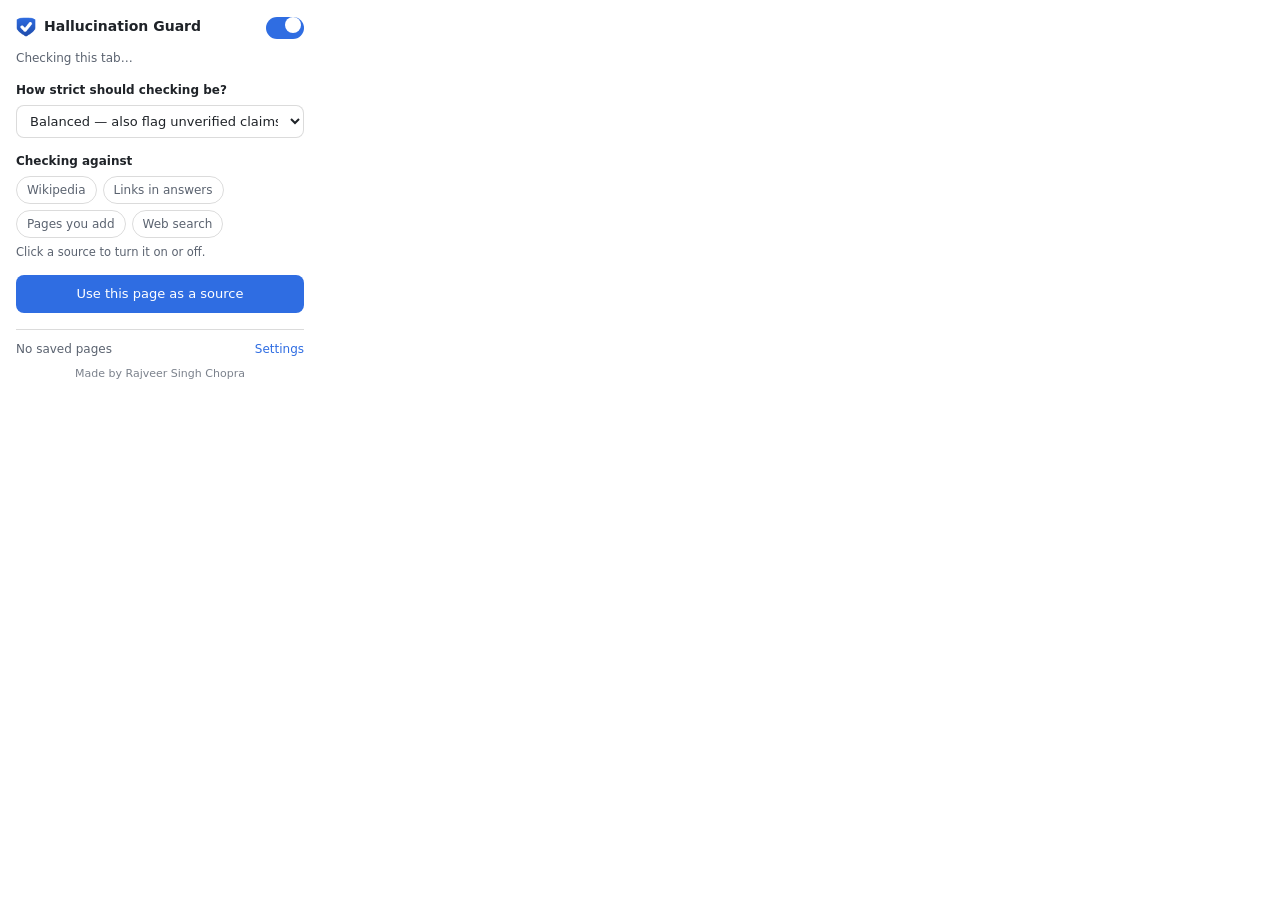
==== extension/popup/popup.html @ 43dd0ae5 "Initial commit: Hallucination Guard extension" ====
<!doctype html>
<html lang="en">
  <head>
    <meta charset="utf-8" />
    <title>Hallucination Guard</title>
    <link rel="stylesheet" href="popup.css" />
  </head>
  <body>
    <header class="head">
      <div class="brand">
        <img src="../icons/icon32.png" alt="" width="20" height="20" />
        <h1>Hallucination Guard</h1>
      </div>
      <label class="switch" title="Turn checking on or off">
        <input type="checkbox" id="enabled" checked />
        <span class="track"><span class="knob"></span></span>
      </label>
    </header>

    <p class="status" id="siteStatus">Checking this tab…</p>

    <section class="block">
      <label class="label" for="strictness">How strict should checking be?</label>
      <select id="strictness" class="select">
        <option value="moderate">Relaxed — only flag clear conflicts</option>
        <option value="strict" selected>Balanced — also flag unverified claims</option>
        <option value="zero_tolerance">Strict — treat anything unverified as unreliable</option>
      </select>
    </section>

    <section class="block">
      <span class="label">Checking against</span>
      <div class="chips">
        <button type="button" class="chip" id="srcWikipedia" data-source="wikipedia">Wikipedia</button>
        <button type="button" class="chip" id="srcLinks" data-source="links">Links in answers</button>
        <button type="button" class="chip" id="srcPages" data-source="pages">Pages you add</button>
        <button type="button" class="chip" id="srcWebSearch" data-source="webSearch">Web search</button>
      </div>
      <p class="hint" id="sourceHint">Click a source to turn it on or off.</p>
    </section>

    <section class="block">
      <button type="button" id="addPage" class="btn">Use this page as a source</button>
      <p class="hint" id="addStatus" role="status"></p>
    </section>

    <footer class="foot">
      <span id="pageCount">No saved pages</span>
      <a href="#" id="openOptions">Settings</a>
    </footer>

    <p class="credit">Made by Rajveer Singh Chopra</p>

    <script src="popup.js"></script>
  </body>
</html>
---- extension/popup/popup.css ----
:root {
  --bg: #ffffff;
  --fg: #1f2328;
  --muted: #5b6370;
  --border: rgba(0, 0, 0, 0.14);
  --accent: #2f6de2;
  --ok: #17734a;
  --bad: #b42318;
  --chip-on: rgba(47, 109, 226, 0.12);
}

@media (prefers-color-scheme: dark) {
  :root {
    --bg: #1c1e22;
    --fg: #e8eaed;
    --muted: #a7adb8;
    --border: rgba(255, 255, 255, 0.16);
    --accent: #7aa7ff;
    --ok: #5bd6a0;
    --bad: #ff8b80;
    --chip-on: rgba(122, 167, 255, 0.18);
  }
}

* { box-sizing: border-box; }

body {
  width: 320px;
  margin: 0;
  padding: 14px 16px 10px;
  background: var(--bg);
  color: var(--fg);
  font: 13px/1.5 system-ui, -apple-system, "Segoe UI", sans-serif;
}

.head {
  display: flex;
  align-items: center;
  justify-content: space-between;
  gap: 10px;
}

.brand { display: flex; align-items: center; gap: 8px; }
.brand h1 { margin: 0; font-size: 14px; font-weight: 600; }

.switch { position: relative; display: inline-block; flex: none; }
.switch input { position: absolute; opacity: 0; width: 100%; height: 100%; margin: 0; cursor: pointer; }
.track {
  display: block;
  width: 38px;
  height: 22px;
  border-radius: 999px;
  background: var(--border);
  transition: background 0.15s ease;
}
.knob {
  display: block;
  width: 16px;
  height: 16px;
  margin: 3px;
  border-radius: 50%;
  background: #fff;
  transition: transform 0.15s ease;
}
.switch input:checked + .track { background: var(--accent); }
.switch input:checked + .track .knob { transform: translateX(16px); }
.switch input:focus-visible + .track { outline: 2px solid var(--accent); outline-offset: 2px; }

.status {
  margin: 10px 0 0;
  color: var(--muted);
  font-size: 12px;
}

.block { margin-top: 14px; }

.label {
  display: block;
  margin-bottom: 6px;
  font-size: 12px;
  font-weight: 600;
}

.select {
  width: 100%;
  padding: 7px 9px;
  border: 1px solid var(--border);
  border-radius: 8px;
  background: var(--bg);
  color: var(--fg);
  font: inherit;
}

.chips { display: flex; flex-wrap: wrap; gap: 6px; }

.chip {
  padding: 4px 10px;
  border: 1px solid var(--border);
  border-radius: 999px;
  background: transparent;
  color: var(--muted);
  font: inherit;
  font-size: 12px;
  cursor: pointer;
}

.chip[aria-pressed="true"] {
  border-color: var(--accent);
  background: var(--chip-on);
  color: var(--fg);
}

.chip:disabled { opacity: 0.55; cursor: not-allowed; }

.hint { margin: 6px 0 0; color: var(--muted); font-size: 11.5px; }
.hint.ok { color: var(--ok); }
.hint.bad { color: var(--bad); }

.btn {
  width: 100%;
  padding: 8px 10px;
  border: 1px solid transparent;
  border-radius: 8px;
  background: var(--accent);
  color: #fff;
  font: inherit;
  font-weight: 500;
  cursor: pointer;
}

.btn:hover { filter: brightness(1.05); }
.btn:disabled { opacity: 0.6; cursor: default; }

.foot {
  display: flex;
  align-items: center;
  justify-content: space-between;
  margin-top: 16px;
  padding-top: 10px;
  border-top: 1px solid var(--border);
  color: var(--muted);
  font-size: 12px;
}

.foot a { color: var(--accent); text-decoration: none; }
.foot a:hover { text-decoration: underline; }

.credit {
  margin: 8px 0 0;
  text-align: center;
  font-size: 11px;
  color: var(--muted);
  opacity: 0.8;
}
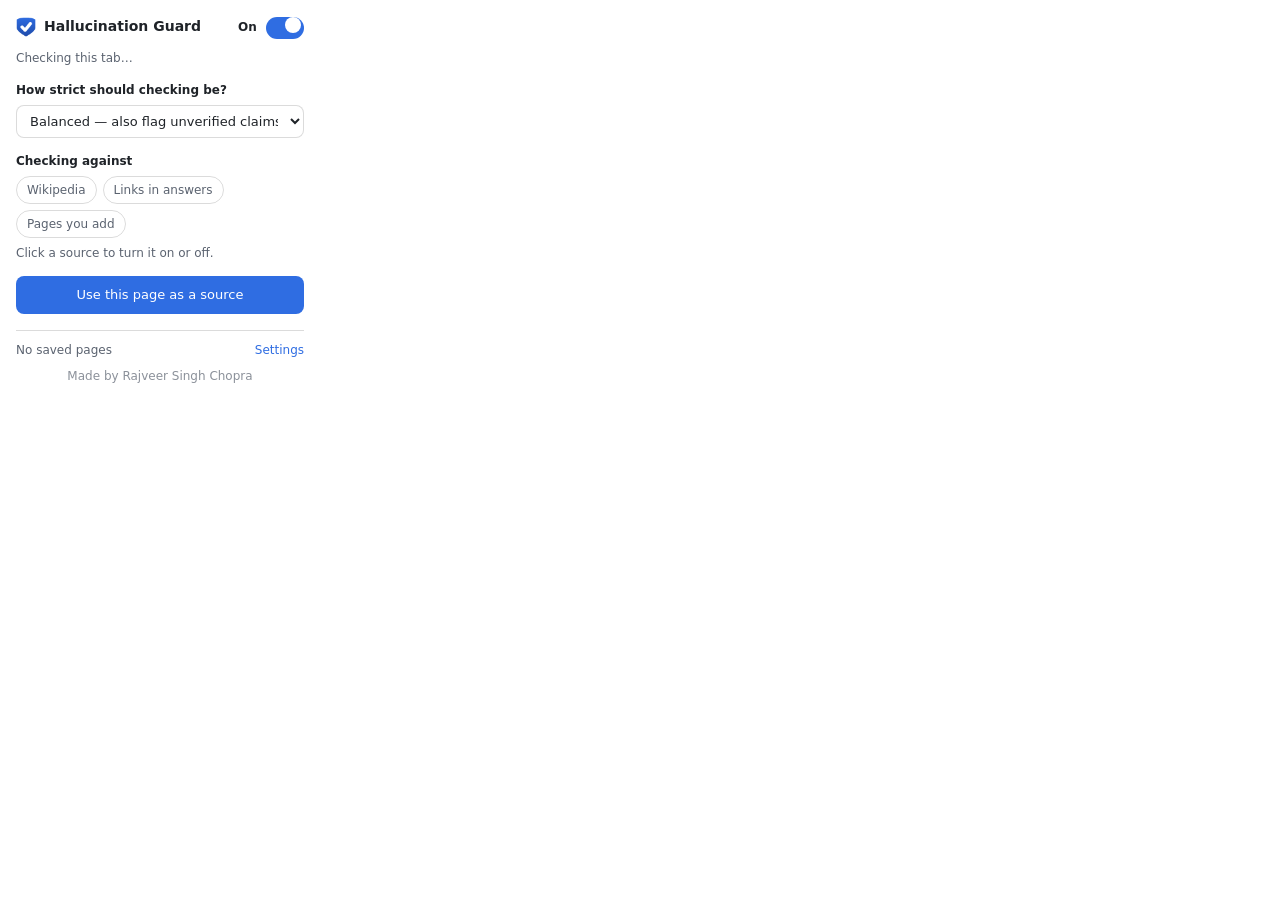
==== commit e7a52404: "changed the ui" ====
--- a/extension/popup/popup.html
+++ b/extension/popup/popup.html
@@ -11,14 +11,19 @@
         <img src="../icons/icon32.png" alt="" width="20" height="20" />
         <h1>Hallucination Guard</h1>
       </div>
-      <label class="switch" title="Turn checking on or off">
-        <input type="checkbox" id="enabled" checked />
-        <span class="track"><span class="knob"></span></span>
-      </label>
+      <div style="display:flex;align-items:center;gap:6px;">
+        <span class="toggle-label" id="toggleLabel" aria-hidden="true">On</span>
+        <label class="switch">
+          <input type="checkbox" id="enabled" checked aria-label="Hallucination Guard checking on or off" />
+          <span class="track"><span class="knob"></span></span>
+        </label>
+      </div>
     </header>
 
     <p class="status" id="siteStatus">Checking this tab…</p>
+    <p class="paused-banner" id="pausedBanner">Checking is paused.</p>
 
+    <div class="controls-wrap" id="controlsWrap">
     <section class="block">
       <label class="label" for="strictness">How strict should checking be?</label>
       <select id="strictness" class="select">
@@ -34,7 +39,7 @@
         <button type="button" class="chip" id="srcWikipedia" data-source="wikipedia">Wikipedia</button>
         <button type="button" class="chip" id="srcLinks" data-source="links">Links in answers</button>
         <button type="button" class="chip" id="srcPages" data-source="pages">Pages you add</button>
-        <button type="button" class="chip" id="srcWebSearch" data-source="webSearch">Web search</button>
+        <button type="button" class="chip" id="srcWebSearch" data-source="webSearch" hidden>Web search</button>
       </div>
       <p class="hint" id="sourceHint">Click a source to turn it on or off.</p>
     </section>
@@ -43,13 +48,14 @@
       <button type="button" id="addPage" class="btn">Use this page as a source</button>
       <p class="hint" id="addStatus" role="status"></p>
     </section>
+    </div>
 
     <footer class="foot">
-      <span id="pageCount">No saved pages</span>
+      <span id="pageCount" title="Pages are cleared when Chrome closes">No saved pages</span>
       <a href="#" id="openOptions">Settings</a>
     </footer>
 
-    <p class="credit">Made by Rajveer Singh Chopra</p>
+    <p class="credit" aria-hidden="true">Made by Rajveer Singh Chopra</p>
 
     <script src="popup.js"></script>
   </body>
--- a/extension/popup/popup.css
+++ b/extension/popup/popup.css
@@ -4,6 +4,7 @@
   --muted: #5b6370;
   --border: rgba(0, 0, 0, 0.14);
   --accent: #2f6de2;
+  --btn-bg: #2f6de2;
   --ok: #17734a;
   --bad: #b42318;
   --chip-on: rgba(47, 109, 226, 0.12);
@@ -16,6 +17,7 @@
     --muted: #a7adb8;
     --border: rgba(255, 255, 255, 0.16);
     --accent: #7aa7ff;
+    --btn-bg: #3a6ad4;
     --ok: #5bd6a0;
     --bad: #ff8b80;
     --chip-on: rgba(122, 167, 255, 0.18);
@@ -66,6 +68,25 @@
 .switch input:checked + .track .knob { transform: translateX(16px); }
 .switch input:focus-visible + .track { outline: 2px solid var(--accent); outline-offset: 2px; }
 
+.toggle-label {
+  font-size: 12px;
+  font-weight: 600;
+  color: var(--fg);
+  min-width: 22px;
+}
+
+.controls-wrap { transition: opacity 0.15s ease; }
+.controls-wrap.paused { opacity: 0.45; pointer-events: none; }
+
+.paused-banner {
+  display: none;
+  margin: 8px 0 0;
+  font-size: 12px;
+  font-weight: 500;
+  color: var(--bad);
+}
+.paused-banner.visible { display: block; }
+
 .status {
   margin: 10px 0 0;
   color: var(--muted);
@@ -108,11 +129,16 @@
   border-color: var(--accent);
   background: var(--chip-on);
   color: var(--fg);
+  font-weight: 600;
+}
+
+.chip[aria-pressed="true"]::before {
+  content: "✓ ";
 }
 
 .chip:disabled { opacity: 0.55; cursor: not-allowed; }
 
-.hint { margin: 6px 0 0; color: var(--muted); font-size: 11.5px; }
+.hint { margin: 6px 0 0; color: var(--muted); font-size: 12px; }
 .hint.ok { color: var(--ok); }
 .hint.bad { color: var(--bad); }
 
@@ -121,14 +147,14 @@
   padding: 8px 10px;
   border: 1px solid transparent;
   border-radius: 8px;
-  background: var(--accent);
+  background: var(--btn-bg);
   color: #fff;
   font: inherit;
   font-weight: 500;
   cursor: pointer;
 }
 
-.btn:hover { filter: brightness(1.05); }
+.btn:hover { filter: brightness(0.88); }
 .btn:disabled { opacity: 0.6; cursor: default; }
 
 .foot {
@@ -144,11 +170,14 @@
 
 .foot a { color: var(--accent); text-decoration: none; }
 .foot a:hover { text-decoration: underline; }
+.foot a:focus-visible { outline: 2px solid var(--accent); outline-offset: 2px; border-radius: 2px; }
 
 .credit {
   margin: 8px 0 0;
   text-align: center;
-  font-size: 11px;
+  font-size: 12px;
   color: var(--muted);
-  opacity: 0.8;
+  opacity: 0.7;
 }
+
+.status.ok { color: var(--ok); }
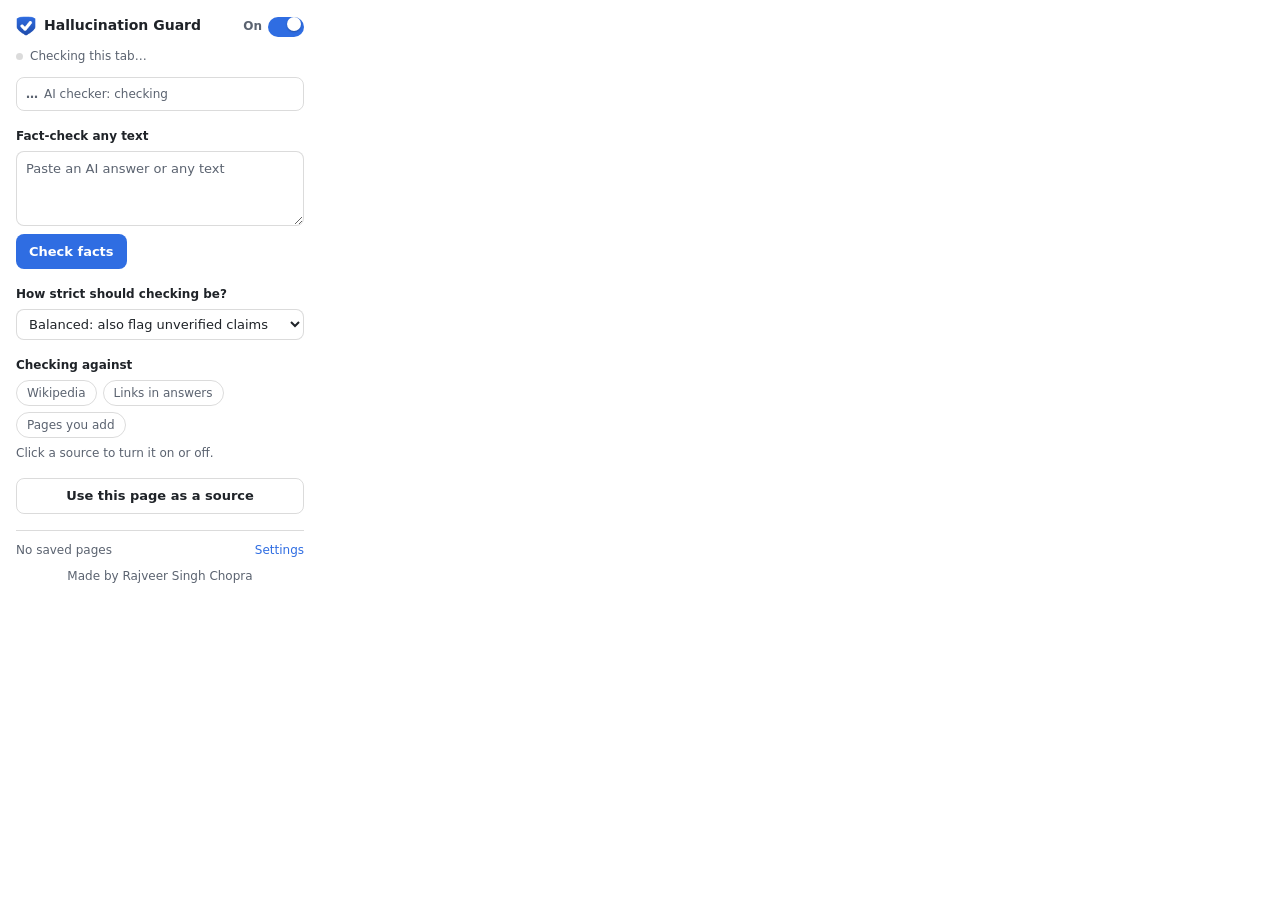
==== commit 4837065b: "Check answers against the conversation, learn from feedback, use on-device AI - Hallucination percen" ====
--- a/extension/popup/popup.html
+++ b/extension/popup/popup.html
@@ -4,6 +4,7 @@
     <meta charset="utf-8" />
     <title>Hallucination Guard</title>
     <link rel="stylesheet" href="popup.css" />
+    <link rel="stylesheet" href="../ui/report-view.css" />
   </head>
   <body>
     <header class="head">
@@ -11,43 +12,57 @@
         <img src="../icons/icon32.png" alt="" width="20" height="20" />
         <h1>Hallucination Guard</h1>
       </div>
-      <div style="display:flex;align-items:center;gap:6px;">
+      <div class="toggle">
         <span class="toggle-label" id="toggleLabel" aria-hidden="true">On</span>
         <label class="switch">
-          <input type="checkbox" id="enabled" checked aria-label="Hallucination Guard checking on or off" />
+          <input type="checkbox" id="enabled" checked aria-label="Check answers automatically" />
           <span class="track"><span class="knob"></span></span>
         </label>
       </div>
     </header>
 
     <p class="status" id="siteStatus">Checking this tab…</p>
-    <p class="paused-banner" id="pausedBanner">Checking is paused.</p>
+    <div class="ai-row" role="status" aria-live="polite">
+      <span id="aiStatus" class="ai-status"><span class="ai-mark">…</span> AI checker: checking</span>
+      <button type="button" id="aiSetup" class="btn-secondary" hidden>Set up</button>
+    </div>
+    <p class="paused-banner" id="pausedBanner">Automatic checking is paused. You can still fact-check text below.</p>
+
+    <section class="fact-check block" aria-labelledby="factCheckLabel">
+      <label class="label" id="factCheckLabel" for="pasteText">Fact-check any text</label>
+      <textarea id="pasteText" rows="3" placeholder="Paste an AI answer or any text"></textarea>
+      <div class="row-actions">
+        <button type="button" class="btn" id="pasteCheck">Check facts</button>
+        <button type="button" class="btn-secondary" id="fullReport" hidden>Full report</button>
+      </div>
+      <div id="pasteResult" class="paste-result" aria-live="polite"></div>
+    </section>
 
     <div class="controls-wrap" id="controlsWrap">
-    <section class="block">
-      <label class="label" for="strictness">How strict should checking be?</label>
-      <select id="strictness" class="select">
-        <option value="moderate">Relaxed — only flag clear conflicts</option>
-        <option value="strict" selected>Balanced — also flag unverified claims</option>
-        <option value="zero_tolerance">Strict — treat anything unverified as unreliable</option>
-      </select>
-    </section>
+      <section class="block">
+        <label class="label" for="strictness">How strict should checking be?</label>
+        <select id="strictness" class="select">
+          <option value="moderate">Relaxed: only flag clear conflicts</option>
+          <option value="strict" selected>Balanced: also flag unverified claims</option>
+          <option value="zero_tolerance">Strict: treat anything unverified as unreliable</option>
+        </select>
+      </section>
 
-    <section class="block">
-      <span class="label">Checking against</span>
-      <div class="chips">
-        <button type="button" class="chip" id="srcWikipedia" data-source="wikipedia">Wikipedia</button>
-        <button type="button" class="chip" id="srcLinks" data-source="links">Links in answers</button>
-        <button type="button" class="chip" id="srcPages" data-source="pages">Pages you add</button>
-        <button type="button" class="chip" id="srcWebSearch" data-source="webSearch" hidden>Web search</button>
-      </div>
-      <p class="hint" id="sourceHint">Click a source to turn it on or off.</p>
-    </section>
+      <section class="block">
+        <span class="label" id="sourcesLabel">Checking against</span>
+        <div class="chips" role="group" aria-labelledby="sourcesLabel">
+          <button type="button" class="chip" id="srcWikipedia" data-source="wikipedia">Wikipedia</button>
+          <button type="button" class="chip" id="srcLinks" data-source="links">Links in answers</button>
+          <button type="button" class="chip" id="srcPages" data-source="pages">Pages you add</button>
+          <button type="button" class="chip" id="srcWebSearch" data-source="webSearch" hidden>Web search</button>
+        </div>
+        <p class="hint" id="sourceHint">Click a source to turn it on or off.</p>
+      </section>
 
-    <section class="block">
-      <button type="button" id="addPage" class="btn">Use this page as a source</button>
-      <p class="hint" id="addStatus" role="status"></p>
-    </section>
+      <section class="block">
+        <button type="button" id="addPage" class="btn-secondary wide">Use this page as a source</button>
+        <p class="hint" id="addStatus" role="status"></p>
+      </section>
     </div>
 
     <footer class="foot">
@@ -55,8 +70,12 @@
       <a href="#" id="openOptions">Settings</a>
     </footer>
 
-    <p class="credit" aria-hidden="true">Made by Rajveer Singh Chopra</p>
+    <p class="credit">Made by Rajveer Singh Chopra</p>
 
+    <script src="../ui/icons.js"></script>
+    <script src="../ui/ai-status.js"></script>
+    <script src="../ui/report-view.js"></script>
+    <script src="../engine/ai-judge.js"></script>
     <script src="popup.js"></script>
   </body>
 </html>
--- a/extension/popup/popup.css
+++ b/extension/popup/popup.css
@@ -1,13 +1,17 @@
 :root {
+  color-scheme: light dark;
   --bg: #ffffff;
   --fg: #1f2328;
   --muted: #5b6370;
   --border: rgba(0, 0, 0, 0.14);
+  --hover: rgba(0, 0, 0, 0.05);
+  --field: #ffffff;
   --accent: #2f6de2;
   --btn-bg: #2f6de2;
   --ok: #17734a;
   --bad: #b42318;
-  --chip-on: rgba(47, 109, 226, 0.12);
+  --chip-on: rgba(47, 109, 226, 0.1);
+  --select: rgba(47, 109, 226, 0.22);
 }
 
 @media (prefers-color-scheme: dark) {
@@ -16,24 +20,38 @@
     --fg: #e8eaed;
     --muted: #a7adb8;
     --border: rgba(255, 255, 255, 0.16);
+    --hover: rgba(255, 255, 255, 0.07);
+    --field: #16181b;
     --accent: #7aa7ff;
-    --btn-bg: #3a6ad4;
+    --btn-bg: #3a6ad4; /* white text needs a darker fill than the accent */
     --ok: #5bd6a0;
     --bad: #ff8b80;
-    --chip-on: rgba(122, 167, 255, 0.18);
+    --chip-on: rgba(122, 167, 255, 0.16);
+    --select: rgba(122, 167, 255, 0.3);
   }
 }
 
 * { box-sizing: border-box; }
+
+[hidden] { display: none !important; }
+
+html { scrollbar-color: var(--border) transparent; }
 
 body {
   width: 320px;
   margin: 0;
-  padding: 14px 16px 10px;
+  padding: 14px 16px 12px;
+  overflow-x: hidden;
   background: var(--bg);
   color: var(--fg);
   font: 13px/1.5 system-ui, -apple-system, "Segoe UI", sans-serif;
-}
+  accent-color: var(--accent);
+  caret-color: var(--accent);
+}
+
+::selection { background: var(--select); }
+
+/* ---- header ---- */
 
 .head {
   display: flex;
@@ -42,58 +60,93 @@
   gap: 10px;
 }
 
-.brand { display: flex; align-items: center; gap: 8px; }
-.brand h1 { margin: 0; font-size: 14px; font-weight: 600; }
+.brand { display: flex; align-items: center; gap: 8px; min-width: 0; }
+.brand h1 { margin: 0; font-size: 14px; font-weight: 650; white-space: nowrap; }
+
+.toggle { display: flex; align-items: center; gap: 6px; }
+
+.toggle-label {
+  min-width: 22px;
+  color: var(--muted);
+  font-size: 12px;
+  font-weight: 600;
+  text-align: right;
+}
 
 .switch { position: relative; display: inline-block; flex: none; }
-.switch input { position: absolute; opacity: 0; width: 100%; height: 100%; margin: 0; cursor: pointer; }
+.switch input { position: absolute; inset: 0; width: 100%; height: 100%; margin: 0; opacity: 0; cursor: pointer; }
+
 .track {
   display: block;
-  width: 38px;
-  height: 22px;
+  width: 36px;
+  height: 20px;
   border-radius: 999px;
   background: var(--border);
-  transition: background 0.15s ease;
-}
+}
+
 .knob {
   display: block;
-  width: 16px;
-  height: 16px;
+  width: 14px;
+  height: 14px;
   margin: 3px;
   border-radius: 50%;
-  background: #fff;
-  transition: transform 0.15s ease;
-}
-.switch input:checked + .track { background: var(--accent); }
+  background: #ffffff;
+  box-shadow: 0 1px 2px rgba(0, 0, 0, 0.25);
+}
+
+.switch input:checked + .track { background: var(--btn-bg); }
 .switch input:checked + .track .knob { transform: translateX(16px); }
 .switch input:focus-visible + .track { outline: 2px solid var(--accent); outline-offset: 2px; }
 
-.toggle-label {
-  font-size: 12px;
-  font-weight: 600;
-  color: var(--fg);
-  min-width: 22px;
-}
-
-.controls-wrap { transition: opacity 0.15s ease; }
-.controls-wrap.paused { opacity: 0.45; pointer-events: none; }
+/* ---- status ---- */
+
+.status {
+  display: flex;
+  align-items: center;
+  gap: 7px;
+  margin: 10px 0 0;
+  color: var(--muted);
+  font-size: 12px;
+}
+
+.status::before {
+  content: "";
+  flex: none;
+  width: 7px;
+  height: 7px;
+  border-radius: 50%;
+  background: var(--border);
+}
+
+.status.ok { color: var(--fg); }
+.status.ok::before { background: var(--ok); }
+
+.ai-row { display: flex; align-items: center; justify-content: space-between; gap: 8px; margin-top: 12px; padding: 7px 9px; border: 1px solid var(--border); border-radius: 8px; }
+.ai-status { display: flex; align-items: center; gap: 6px; min-width: 0; color: var(--muted); font-size: 12px; }
+.ai-status.ok { color: var(--ok); }
+.ai-status.warn { color: var(--bad); }
+.ai-status.mute { color: var(--muted); }
+.ai-mark { font-weight: 750; }
+.ai-row .btn-secondary { padding: 3px 8px; font-size: 11px; }
 
 .paused-banner {
   display: none;
   margin: 8px 0 0;
-  font-size: 12px;
-  font-weight: 500;
-  color: var(--bad);
-}
+  padding: 7px 10px;
+  border: 1px solid var(--border);
+  border-radius: 8px;
+  color: var(--fg);
+  font-size: 12px;
+}
+
 .paused-banner.visible { display: block; }
 
-.status {
-  margin: 10px 0 0;
-  color: var(--muted);
-  font-size: 12px;
-}
-
-.block { margin-top: 14px; }
+.controls-wrap { transition: opacity 0.15s ease; }
+.controls-wrap.paused { opacity: 0.45; pointer-events: none; }
+
+/* ---- sections and fields ---- */
+
+.block { margin-top: 16px; }
 
 .label {
   display: block;
@@ -102,20 +155,54 @@
   font-weight: 600;
 }
 
-.select {
+.select,
+.fact-check textarea {
+  display: block;
   width: 100%;
-  padding: 7px 9px;
   border: 1px solid var(--border);
   border-radius: 8px;
-  background: var(--bg);
+  background: var(--field);
   color: var(--fg);
   font: inherit;
 }
 
+.select { padding: 6px 8px; }
+
+.fact-check textarea {
+  min-height: 64px;
+  padding: 7px 9px;
+  resize: vertical;
+}
+
+.fact-check textarea::placeholder { color: var(--muted); }
+
+.select:focus-visible,
+.fact-check textarea:focus-visible {
+  outline: 2px solid var(--accent);
+  outline-offset: 0;
+  border-color: transparent;
+}
+
+.row-actions { display: flex; gap: 8px; margin-top: 8px; }
+
+.paste-result:not(:empty) {
+  margin-top: 12px;
+  padding-top: 12px;
+  border-top: 1px solid var(--border);
+}
+
+.paste-result .hg-headline { font-size: 17px; }
+.paste-result .hg-bar { margin: 10px 0; }
+
+/* ---- source chips ---- */
+
 .chips { display: flex; flex-wrap: wrap; gap: 6px; }
 
 .chip {
-  padding: 4px 10px;
+  display: inline-flex;
+  align-items: center;
+  gap: 5px;
+  padding: 3px 10px;
   border: 1px solid var(--border);
   border-radius: 999px;
   background: transparent;
@@ -125,6 +212,8 @@
   cursor: pointer;
 }
 
+.chip:hover { background: var(--hover); }
+
 .chip[aria-pressed="true"] {
   border-color: var(--accent);
   background: var(--chip-on);
@@ -132,30 +221,60 @@
   font-weight: 600;
 }
 
+/* A drawn check (same shape as ui/icons.js), not a text symbol */
 .chip[aria-pressed="true"]::before {
-  content: "✓ ";
+  content: "";
+  width: 12px;
+  height: 12px;
+  background: var(--accent);
+  -webkit-mask: url("data:image/svg+xml,%3Csvg xmlns='http://www.w3.org/2000/svg' viewBox='0 0 24 24' fill='none' stroke='black' stroke-width='2.5' stroke-linecap='round' stroke-linejoin='round'%3E%3Cpath d='M5 12.5l4.2 4.2L19 7'/%3E%3C/svg%3E") center / contain no-repeat;
+  mask: url("data:image/svg+xml,%3Csvg xmlns='http://www.w3.org/2000/svg' viewBox='0 0 24 24' fill='none' stroke='black' stroke-width='2.5' stroke-linecap='round' stroke-linejoin='round'%3E%3Cpath d='M5 12.5l4.2 4.2L19 7'/%3E%3C/svg%3E") center / contain no-repeat;
 }
 
 .chip:disabled { opacity: 0.55; cursor: not-allowed; }
+.chip:focus-visible { outline: 2px solid var(--accent); outline-offset: 2px; }
 
 .hint { margin: 6px 0 0; color: var(--muted); font-size: 12px; }
+.hint:empty { display: none; }
 .hint.ok { color: var(--ok); }
 .hint.bad { color: var(--bad); }
 
+/* ---- buttons ---- */
+
+.btn,
+.btn-secondary {
+  padding: 7px 12px;
+  border-radius: 8px;
+  font: inherit;
+  font-weight: 600;
+  cursor: pointer;
+}
+
 .btn {
-  width: 100%;
-  padding: 8px 10px;
   border: 1px solid transparent;
-  border-radius: 8px;
   background: var(--btn-bg);
-  color: #fff;
-  font: inherit;
-  font-weight: 500;
-  cursor: pointer;
-}
-
-.btn:hover { filter: brightness(0.88); }
-.btn:disabled { opacity: 0.6; cursor: default; }
+  color: #ffffff;
+}
+
+.btn:hover { filter: brightness(1.08); }
+
+.btn-secondary {
+  border: 1px solid var(--border);
+  background: transparent;
+  color: var(--fg);
+}
+
+.btn-secondary:hover { background: var(--hover); }
+.btn-secondary[hidden] { display: none; }
+.wide { width: 100%; }
+
+.btn:disabled,
+.btn-secondary:disabled { opacity: 0.6; cursor: default; }
+
+.btn:focus-visible,
+.btn-secondary:focus-visible { outline: 2px solid var(--accent); outline-offset: 2px; }
+
+/* ---- footer ---- */
 
 .foot {
   display: flex;
@@ -174,10 +293,14 @@
 
 .credit {
   margin: 8px 0 0;
+  color: var(--muted);
+  font-size: 12px;
   text-align: center;
-  font-size: 12px;
-  color: var(--muted);
-  opacity: 0.7;
-}
-
-.status.ok { color: var(--ok); }
+}
+
+@media (prefers-reduced-motion: no-preference) {
+  .track { transition: background-color 0.15s ease; }
+  .knob { transition: transform 0.18s cubic-bezier(0.2, 0.8, 0.2, 1); }
+  .chip,
+  .btn-secondary { transition: background-color 0.15s ease; }
+}
--- a/extension/ui/report-view.css
+++ b/extension/ui/report-view.css
@@ -0,0 +1,200 @@
+/* Fact-check results (ui/report-view.js), shared by the popup and the fact-check window.
+   Colours match content/overlay.css; every state has an icon as well as a colour. */
+
+.hg-report {
+  --hg-ok: #17734a;
+  --hg-bad: #b42318;
+  --hg-warn: #8a5a00;
+  --hg-fg: #1f2328;
+  --hg-muted: #5b6370;
+  --hg-border: rgba(0, 0, 0, 0.12);
+  --hg-track: rgba(0, 0, 0, 0.08);
+  --hg-surface: #ffffff;
+  color: var(--hg-fg);
+  font: 13px/1.5 system-ui, -apple-system, "Segoe UI", sans-serif;
+}
+
+@media (prefers-color-scheme: dark) {
+  .hg-report {
+    --hg-ok: #5bd6a0;
+    --hg-bad: #ff8b80;
+    --hg-warn: #ffc45c;
+    --hg-fg: #e8eaed;
+    --hg-muted: #a7adb8;
+    --hg-border: rgba(255, 255, 255, 0.14);
+    --hg-track: rgba(255, 255, 255, 0.1);
+    --hg-surface: #1c1e22;
+  }
+}
+
+.hg-report p { margin: 0; }
+
+.hg-ico {
+  display: inline-block;
+  flex: none;
+  width: 1.1em;
+  height: 1.1em;
+}
+
+.hg-ok { color: var(--hg-ok); }
+.hg-bad { color: var(--hg-bad); }
+.hg-warn { color: var(--hg-warn); }
+.hg-mute,
+.hg-muted { color: var(--hg-muted); }
+
+/* ---- headline ---- */
+
+.hg-head {
+  display: flex;
+  align-items: center;
+  gap: 8px;
+}
+
+.hg-head-icon { width: 1.25em; height: 1.25em; }
+
+.hg-headline {
+  margin: 0;
+  font-size: 22px;
+  font-weight: 700;
+  line-height: 1.2;
+  letter-spacing: -0.01em;
+  font-variant-numeric: tabular-nums;
+}
+
+.hg-summary {
+  margin-top: 4px !important;
+  color: var(--hg-muted);
+}
+
+/* ---- breakdown ---- */
+
+.hg-bar {
+  display: flex;
+  height: 8px;
+  margin: 12px 0 12px;
+  overflow: hidden;
+  border-radius: 999px;
+  background: var(--hg-track);
+}
+
+.hg-segment { display: block; height: 100%; min-width: 3px; }
+.hg-segment + .hg-segment { box-shadow: -2px 0 0 var(--hg-surface); }
+.hg-fill-ok { background: var(--hg-ok); }
+.hg-fill-bad { background: var(--hg-bad); }
+.hg-fill-warn { background: var(--hg-warn); }
+
+.hg-legend {
+  display: grid;
+  grid-template-columns: auto auto auto 1fr;
+  align-items: center;
+  column-gap: 8px;
+  row-gap: 5px;
+}
+
+.hg-legend-row { display: contents; }
+.hg-legend-label { color: var(--hg-fg); font-weight: 600; }
+.hg-legend-pct { font-weight: 600; font-variant-numeric: tabular-nums; text-align: right; }
+.hg-ok .hg-legend-pct,
+.hg-warn .hg-legend-pct { color: var(--hg-fg); }
+.hg-legend-note { min-width: 0; color: var(--hg-muted); }
+
+/* ---- statements ---- */
+
+.hg-claims {
+  margin: 18px 0 0;
+  padding: 0;
+  list-style: none;
+  border-top: 1px solid var(--hg-border);
+}
+
+.hg-claim {
+  display: flex;
+  gap: 10px;
+  padding: 12px 0;
+  border-bottom: 1px solid var(--hg-border);
+}
+
+.hg-claim-icon { margin-top: 0.2em; }
+.hg-claim-body { flex: 1; min-width: 0; }
+.hg-claim-text { color: var(--hg-fg); }
+.hg-note { margin-top: 3px !important; color: var(--hg-muted); font-size: 12.5px; }
+.hg-feedback { display: flex; align-items: center; gap: 6px; margin-top: 7px; }
+.hg-feedback-button { display: inline-flex; align-items: center; gap: 4px; padding: 2px 7px; border: 1px solid var(--hg-border); border-radius: 6px; background: var(--hg-surface); color: var(--hg-fg); font: inherit; font-size: 11px; cursor: pointer; }
+.hg-feedback-button:disabled { opacity: .55; cursor: default; }
+.hg-feedback-icon { width: 13px; height: 13px; }
+.hg-feedback-thanks { color: var(--hg-muted); font-size: 11px; }
+
+.hg-source {
+  display: inline-flex;
+  align-items: center;
+  gap: 4px;
+  margin-top: 6px;
+  color: var(--hg-fg);
+  font-size: 12px;
+  font-weight: 500;
+  text-decoration: underline;
+  text-decoration-color: var(--hg-border);
+  text-underline-offset: 3px;
+}
+
+.hg-source:hover { text-decoration-color: currentColor; }
+.hg-ico-small { width: 0.95em; height: 0.95em; color: var(--hg-muted); }
+
+/* ---- links, errors, footer ---- */
+
+.hg-links { margin-top: 16px; }
+
+.hg-section-title {
+  margin: 0 0 6px;
+  font-size: 13px;
+  font-weight: 650;
+}
+
+.hg-link-row,
+.hg-warning-row {
+  display: flex;
+  align-items: flex-start;
+  gap: 8px;
+  margin-top: 4px !important;
+  overflow-wrap: anywhere;
+}
+
+.hg-link-row .hg-ico,
+.hg-warning-row .hg-ico { margin-top: 0.2em; }
+.hg-bad-ico { color: var(--hg-bad); }
+.hg-warn-ico { color: var(--hg-warn); }
+.hg-link-url { color: var(--hg-fg); }
+.hg-warning-row { margin-top: 12px !important; }
+
+.hg-error {
+  display: flex;
+  align-items: flex-start;
+  gap: 8px;
+  padding: 10px 12px;
+  border: 1px solid var(--hg-border);
+  border-radius: 10px;
+  color: var(--hg-fg);
+}
+
+.hg-error .hg-ico { margin-top: 0.15em; color: var(--hg-bad); }
+
+.hg-footer {
+  margin-top: 16px !important;
+  color: var(--hg-muted);
+  font-size: 12px;
+}
+
+.hg-report a:focus-visible {
+  outline: 2px solid currentColor;
+  outline-offset: 2px;
+  border-radius: 2px;
+}
+
+.hg-visually-hidden {
+  position: absolute;
+  width: 1px;
+  height: 1px;
+  overflow: hidden;
+  clip: rect(0 0 0 0);
+  white-space: nowrap;
+}
